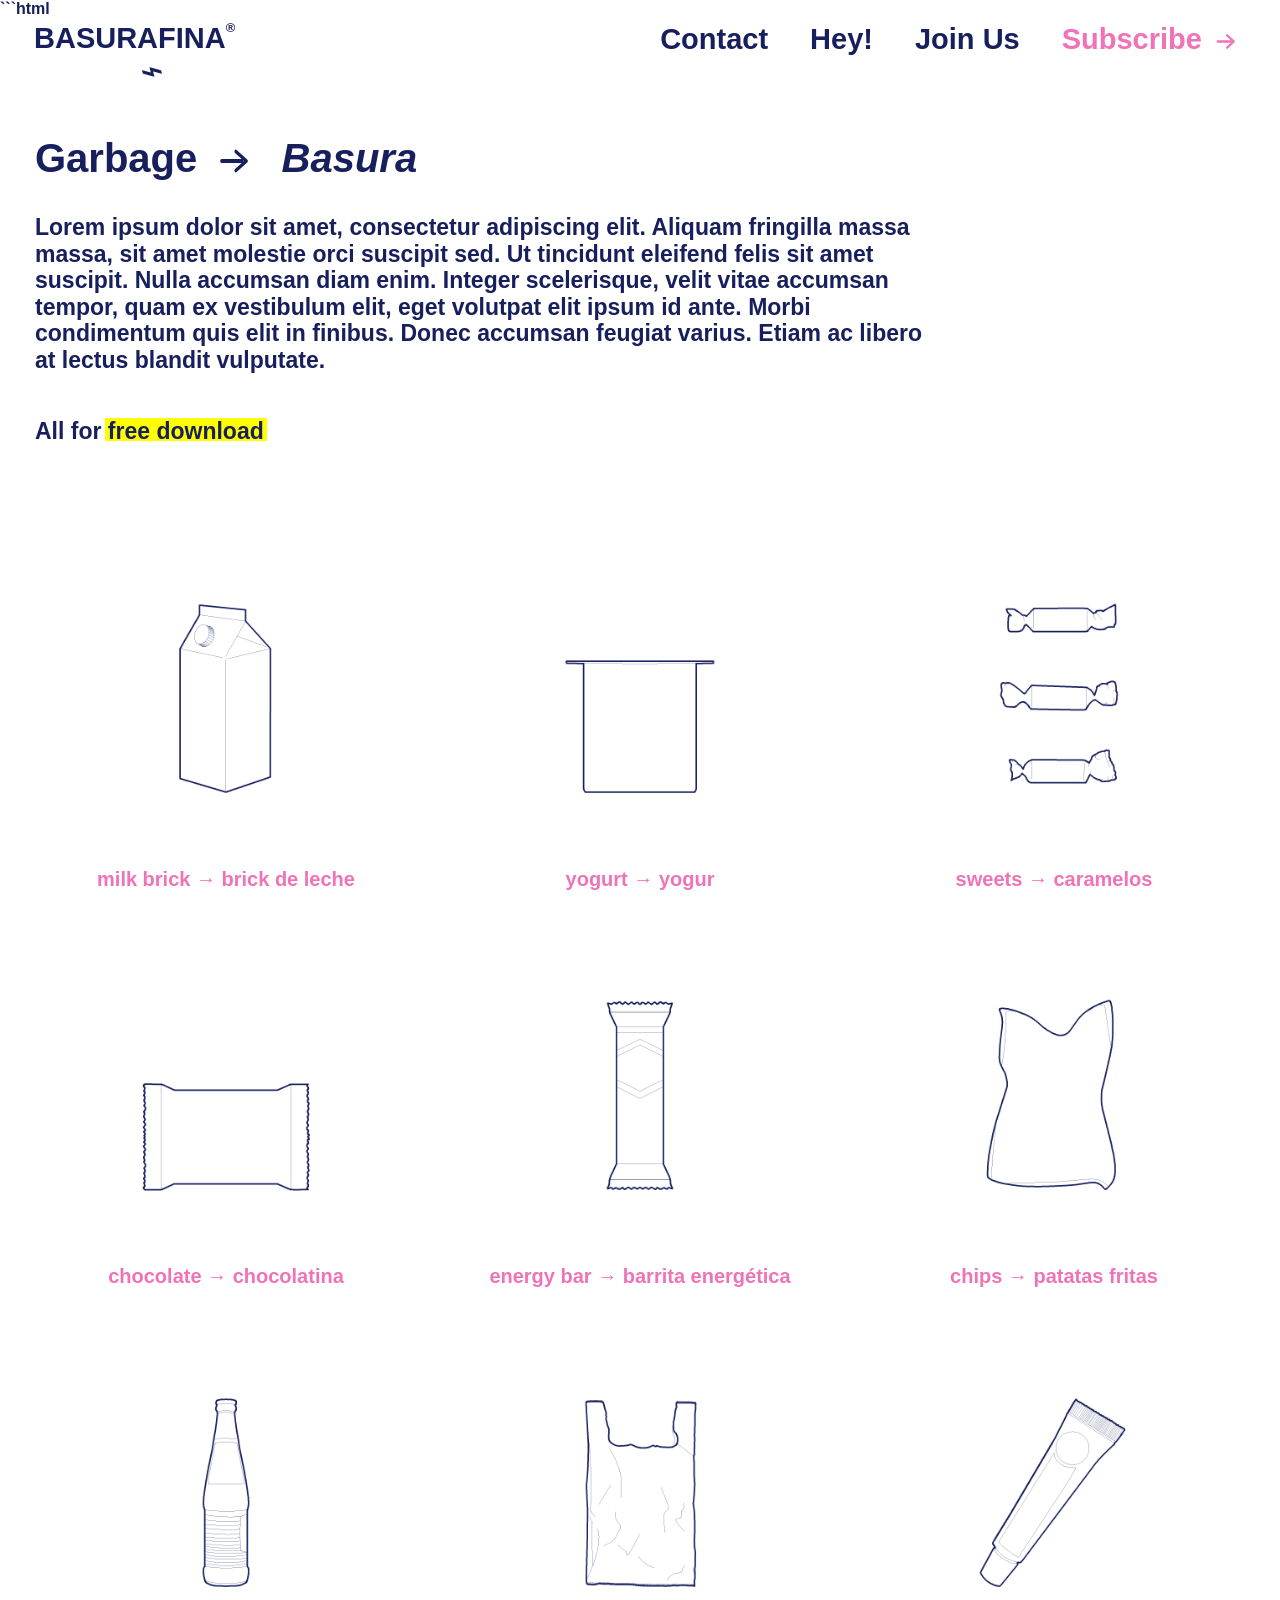
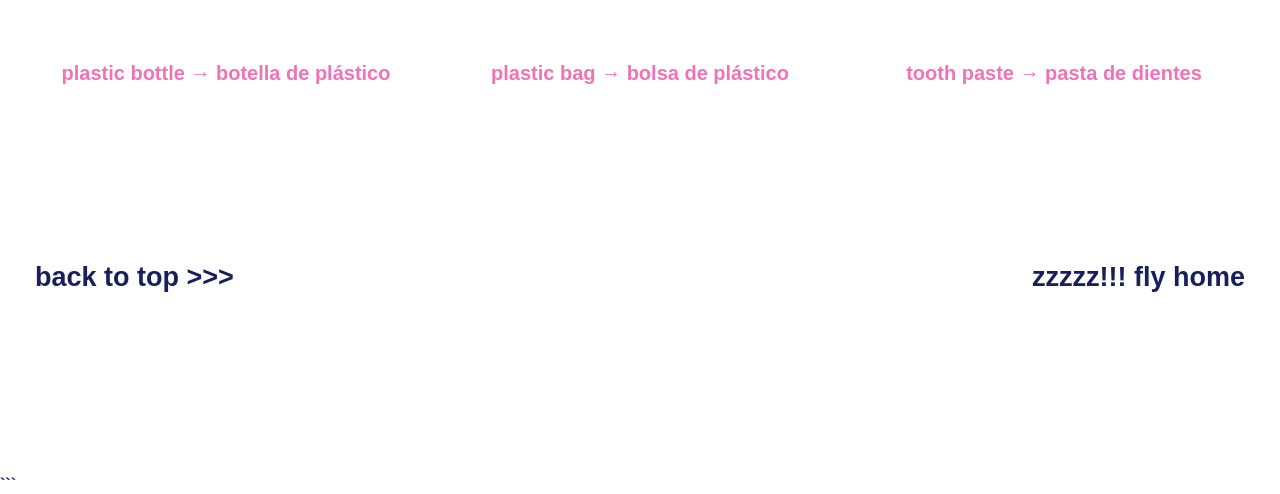
==== basura.html @ d8e51633 "Update basura.html" ====
```html
<!DOCTYPE html>
<html lang="en">

<head>

    <meta charset="UTF-8">

    <meta
        name="viewport"
        content="width=device-width, initial-scale=1.0"
    >

    <title>BASURAFINA® — Basura</title>

    <link
        rel="stylesheet"
        href="./css/style.css"
    >

</head>


<body>


    <!-- CABECERA -->

    <header class="top-bar">

        <a href="index.html" class="logo">

            <span>
                BASURAFINA<sup>®</sup>
            </span>

            <span class="logo-doodle">
                ⌁
            </span>

        </a>


        <nav class="top-navigation">

            <a href="#">Contact</a>

            <a href="#">Hey!</a>

            <a href="#">Join Us</a>

            <a href="#" class="subscribe">

                Subscribe

                <span class="hand-arrow">

                    <svg
                        viewBox="0 0 55 30"
                        aria-hidden="true"
                    >

                        <line
                            x1="3"
                            y1="15"
                            x2="32"
                            y2="15"
                        ></line>

                        <polyline
                            points="23,5 38,15 23,25"
                        ></polyline>

                    </svg>

                </span>

            </a>

        </nav>

    </header>



    <!-- BASURA -->

    <main class="basura-page">


        <!-- TÍTULO -->

        <h1 class="basura-title">

    <a href="index.html">
        Garbage
    </a>

    <span class="hand-arrow">
        <svg viewBox="0 0 55 30" aria-hidden="true">

            <line
                x1="3"
                y1="15"
                x2="32"
                y2="15"
            ></line>

            <polyline
                points="23,5 38,15 23,25"
            ></polyline>

        </svg>
    </span>

    <i>
        Basura
    </i>

</h1>



        <!-- TEXTO -->

        <p class="basura-description">

            Lorem ipsum dolor sit amet, consectetur adipiscing elit.
            Aliquam fringilla massa massa, sit amet molestie orci
            suscipit sed. Ut tincidunt eleifend felis sit amet suscipit.
            Nulla accumsan diam enim. Integer scelerisque, velit vitae
            accumsan tempor, quam ex vestibulum elit, eget volutpat elit
            ipsum id ante. Morbi condimentum quis elit in finibus.
            Donec accumsan feugiat varius. Etiam ac libero at lectus
            blandit vulputate.

        </p>



        <!-- DOWNLOAD -->

        <p class="basura-download">

            All for

            <span class="yellow-underline">
                free download
            </span>

        </p>



        <!-- GRID -->

        <div class="basura-grid">


            <!-- BRICK -->

            <div
                class="basura-item"
                data-images="
                    BRICK01.png,
                    BRICK02.png
                "
            >

                <img
                    src="./images/BASURA/BRICK01.png"
                    alt="Milk brick"
                >

                <div class="basura-name">
                    milk brick → brick de leche
                </div>

            </div>



            <!-- YOGUR -->

            <div
                class="basura-item"
                data-images="
                    YOGUR01.png,
                    YOGUR02.png,
                    YOGUR03.png
                "
            >

                <img
                    src="./images/BASURA/YOGUR01.png"
                    alt="Yogurt"
                >

                <div class="basura-name">
                    yogurt → yogur
                </div>

            </div>



            <!-- CARAMELOS -->

            <div
                class="basura-item"
                data-images="
                    CARAMELOS01.png,
                    CARAMELOS02.png
                "
            >

                <img
                    src="./images/BASURA/CARAMELOS01.png"
                    alt="Sweets"
                >

                <div class="basura-name">
                    sweets → caramelos
                </div>

            </div>



            <!-- CHOCOLATINA -->

            <div
                class="basura-item"
                data-images="
                    CHOCOLATINA01.png,
                    CHOCOLATINA02.png,
                    CHOCOLATINA03.png
                "
            >

                <img
                    src="./images/BASURA/CHOCOLATINA01.png"
                    alt="Chocolate"
                >

                <div class="basura-name">
                    chocolate → chocolatina
                </div>

            </div>



            <!-- BARRITAS -->

            <div
                class="basura-item"
                data-images="
                    BARRITAS01.png,
                    BARRITAS02.png,
                    BARRITAS03.png
                "
            >

                <img
                    src="./images/BASURA/BARRITAS01.png"
                    alt="Energy bar"
                >

                <div class="basura-name">
                    energy bar → barrita energética
                </div>

            </div>



            <!-- BOLSAPATATAS -->

            <div
                class="basura-item"
                data-images="
                    BOLSAPATATAS01.png,
                    BOLSAPATATAS02.png,
                    BOLSAPATATAS03.png
                "
            >

                <img
                    src="./images/BASURA/BOLSAPATATAS01.png"
                    alt="Chips"
                >

                <div class="basura-name">
                    chips → patatas fritas
                </div>

            </div>



            <!-- BOTELLA -->

            <div
                class="basura-item"
                data-images="
                    BOTELLA01.png,
                    BOTELLA02.png,
                    BOTELLA03.png
                "
            >

                <img
                    src="./images/BASURA/BOTELLA01.png"
                    alt="Plastic bottle"
                >

                <div class="basura-name">
                    plastic bottle → botella de plástico
                </div>

            </div>



            <!-- BOLSA -->

            <div
                class="basura-item"
                data-images="
                    BOLSA01.png,
                    BOLSA02.png,
                    BOLSA03.png
                "
            >

                <img
                    src="./images/BASURA/BOLSA01.png"
                    alt="Plastic bag"
                >

                <div class="basura-name">
                    plastic bag → bolsa de plástico
                </div>

            </div>



            <!-- PASTA DE DIENTES -->

            <div
                class="basura-item"
                data-images="
                    PASTADEDIENTES01.png,
                    PASTADEDIENTES02.png
                "
            >

                <img
                    src="./images/BASURA/PASTADEDIENTES01.png"
                    alt="Tooth paste"
                >

                <div class="basura-name">
                    tooth paste → pasta de dientes
                </div>

            </div>


        </div>



        <!-- PIE -->

        <footer class="basura-bottom">

            <a
                href="#"
                class="basura-top-link"
            >
                back to top >>>
            </a>

            <a
                href="index.html"
                class="basura-home-link"
            >
                zzzzz!!! fly home
            </a>

        </footer>


    </main>



    <!-- CAMBIO DE IMÁGENES -->

    <script>

        document
            .querySelectorAll(".basura-item")
            .forEach(function (item) {


                const image =
                    item.querySelector("img");


                const imageList =
                    item.dataset.images
                        .split(",")
                        .map(function (name) {
                            return name.trim();
                        });


                let currentImage = 0;


                item.addEventListener(
                    "click",
                    function () {


                        currentImage++;


                        if (
                            currentImage >= imageList.length
                        ) {

                            currentImage = 0;

                        }


                        image.src =
                            "./images/BASURA/" +
                            imageList[currentImage];


                    }
                );


            });

    </script>


</body>

</html>
```
---- css/style.css ----
/* =========================================
   BASURAFINA
   HOME
========================================= */


/* =========================================
   FUENTE — INTER VARIABLE
========================================= */

@font-face {
    font-family: "Inter";
    src: url("../fonts/InterVariable.woff2") format("woff2");
    font-style: normal;
    font-weight: 100 900;
    font-display: swap;
}


/* =========================================
   RESET
========================================= */

* {
    box-sizing: border-box;
}

html,
body {
    margin: 0;
    padding: 0;
    width: 100%;
    min-height: 100%;
}

body {
    background: #ffffff;
    color: #171f5d;

    font-family: "Inter", Arial, Helvetica, sans-serif;

    font-weight: 550;

    overflow-x: hidden;
}


/* =========================================
   CABECERA
========================================= */

.top-bar {
    position: fixed;

    top: 0;
    left: 0;

    width: 100%;

    padding: 25px 34px;

    display: flex;
    justify-content: space-between;
    align-items: flex-start;

    z-index: 20;
}


/* =========================================
   LOGO
========================================= */

.logo {
    display: flex;
    flex-direction: column;

    color: #171f5d;

    text-decoration: none;

    font-family: "Inter", Arial, Helvetica, sans-serif;

    font-size: 29px;

    line-height: 0.9;

    font-weight: 550;

    letter-spacing: 0;
}

.logo sup {
    font-size: 13px;

    vertical-align: top;

    position: relative;

    top: -3px;
}

.logo-doodle {
    display: block;

    margin-top: 3px;

    margin-left: 105px;

    font-size: 38px;

    line-height: 0.4;

    transform: rotate(-15deg);

    font-weight: 550;
}


/* =========================================
   MENÚ SUPERIOR
========================================= */

.top-navigation {
    display: flex;

    align-items: center;

    gap: 42px;

    font-family: "Inter", Arial, Helvetica, sans-serif;

    font-size: 29px;

    line-height: 1;

    font-weight: 550;

    letter-spacing: 0;
}

.top-navigation a {
    color: #171f5d;

    text-decoration: none;

    white-space: nowrap;
}

.top-navigation a:hover {
    text-decoration: underline;
}

.top-navigation .subscribe {
    color: #ef73b6;
}


/* =========================================
   HOME
========================================= */

.home {
    position: relative;

    min-height: 100vh;

    width: 100%;

    padding-top: 1px;
}


/* =========================================
   BOLSA CENTRAL
========================================= */

.central-image {
    position: absolute;

    left: 50%;

    top: 9%;

    transform: translateX(-50%);

    width: 350px;

    display: flex;

    justify-content: center;
    align-items: center;

    cursor: pointer;
}

.central-image img {
    display: block;

    width: 100%;

    height: auto;

    object-fit: contain;

    user-select: none;
}


/* =========================================
   MANIFIESTO
========================================= */

.manifesto {
    position: absolute;

    left: 50%;

    top: 69%;

    transform: translateX(-50%);

    width: min(900px, 90vw);

    text-align: center;
}

.manifesto h1 {
    margin: 0;

    padding: 0;

    color: #171f5d;

    font-family: "Inter", Arial, Helvetica, sans-serif;

    font-style: normal;

    font-weight: 550;

    font-size: 46px;

    line-height: 1.05;

    letter-spacing: -0.2px;
}

.manifesto em {
    font-style: italic;
}


/* =========================================
   AZUL
========================================= */

.blue-highlight {
    display: inline;

    background: #171f5d;

    color: #ffffff;

    padding: 0 4px;
}

.blue-highlight a {
    color: #ffffff;

    text-decoration: none;
}

.asterisk {
    color: #ffffff;
}


/* =========================================
   VERDE
========================================= */

.green-highlight {
    display: inline;

    background: rgba(103, 182, 86, 0.5);

    padding: 0 3px;
}


/* =========================================
   CATEGORÍAS
========================================= */

.categories {
    position: absolute;

    left: 0;

    bottom: 22px;

    width: 100%;

    padding: 0 35px;

    display: grid;

    grid-template-columns: repeat(8, 1fr);

    align-items: center;

    text-align: center;

    column-gap: 20px;
}

.categories a {
    color: #171f5d;

    font-family: "Inter", Arial, Helvetica, sans-serif;

    font-size: 27px;

    line-height: 1;

    font-weight: 550;

    letter-spacing: 0;

    text-decoration: underline;

    white-space: nowrap;
}

.categories a.active {
    text-decoration: none;
}

.categories a:hover {
    text-decoration: none;
}


/* =========================================
   TABLET
========================================= */

@media (max-width: 1000px) {

    .top-bar {
        padding: 22px 25px;
    }

    .top-navigation {
        gap: 28px;

        font-size: 24px;
    }

    .logo {
        font-size: 25px;
    }

    .central-image {
        width: 280px;
    }

    .manifesto {
        width: 90vw;
    }

    .manifesto h1 {
        font-size: 3rem;

        line-height: 1.05;
    }

    .categories {
        padding: 0 20px;

        column-gap: 8px;
    }

    .categories a {
        font-size: 21px;
    }
}


/* =========================================
   MÓVIL
========================================= */

@media (max-width: 700px) {

    .top-bar {
        position: relative;

        padding: 18px;

        flex-direction: column;

        gap: 25px;
    }

    .top-navigation {
        width: 100%;

        justify-content: space-between;

        gap: 10px;

        font-size: 18px;

        letter-spacing: 0;
    }

    .logo {
        font-size: 24px;
    }

    .logo-doodle {
        margin-left: 80px;

        font-size: 30px;
    }

    .home {
        min-height: calc(100vh - 100px);
    }

    .central-image {
        position: relative;

        top: auto;

        left: auto;

        transform: none;

        margin: 70px auto 0;

        width: 125px;
    }

    .manifesto {
        position: relative;

        top: auto;

        left: auto;

        transform: none;

        width: calc(100% - 30px);

        margin: 80px auto 0;
    }

    .manifesto h1 {
        font-size: 2rem;

        line-height: 1.05;
    }

    .categories {
        position: relative;

        bottom: auto;

        margin-top: 80px;

        padding: 0 15px 25px;

        grid-template-columns: repeat(2, 1fr);

        row-gap: 15px;
    }

    .categories a {
        font-size: 22px;
    }

}
/* =========================================
   PEOPLE
========================================= */

.people-page {
    width: 100%;
    min-height: 100vh;

    padding: 0 35px 10rem;

    color: #171f5d;

    display: flex;
    flex-direction: column;
}


/* =========================================
   PEOPLE — POSICIÓN DEL ENCABEZADO
========================================= */

.people-title {
    margin: 180px 0 0 0;

    padding: 0;

    font-family: "Inter", Arial, Helvetica, sans-serif;

    font-size: 40px;

    line-height: 1;

    font-weight: 550;

    color: #171f5d;
}


.people-navigation {
    display: grid;

    grid-template-columns: repeat(6, 1fr);

    width: 100%;

    margin-top: 25px;

    text-align: left;

    gap: 0;
}

.people-title {
    margin: 0;

    padding: 0;

    font-family: "Inter", Arial, Helvetica, sans-serif;

    font-size: 40px;

    line-height: 1;

    font-weight: 550;

    color: #171f5d;
}


.people-title a {
    color: #171f5d;

    text-decoration: none;
}


.people-arrow {
    display: inline-block;

    margin: 0 4px;
}


.people-title i {
    font-style: italic;
}


.people-navigation {
    display: grid;

    grid-template-columns:
        repeat(6, 1fr);

    width: 100%;

    margin-top: 25px;

    text-align: left;

    gap: 0;
}


.people-navigation a {
    color: #171f5d;

    font-family: "Inter", Arial, Helvetica, sans-serif;

    font-size: 27px;

    line-height: 1;

    font-weight: 550;

    text-decoration: none;
}


.people-navigation a:hover {
    text-decoration: underline;
}


.people-navigation a.active {
    text-decoration: underline;
}


/* =========================================
   GALERÍA
========================================= */

.people-grid {
    display: grid;

    grid-template-columns:
        repeat(5, 1fr);

    gap: 1rem;

    width: 100%;

    margin-top: 70px;
}


.people-item {
    width: 100%;
}


.people-item img {
    display: block;

    width: 100%;

    height: auto;

    object-fit: contain;
}


/* =========================================
   PARTE INFERIOR
========================================= */

.people-bottom {
    width: 100%;

    margin-top: auto;

    padding-top: 160px;
    padding-bottom: 25px;

    display: flex;

    justify-content: space-between;

    align-items: center;
}


.people-bottom a {
    color: #171f5d;

    font-family: "Inter", Arial, Helvetica, sans-serif;

    font-size: 27px;

    line-height: 1;

    font-weight: 550;

    text-decoration: none;
}


.people-bottom a:hover {
    text-decoration: underline;
}


/* =========================================
   MÓVIL
========================================= */

@media (max-width: 700px) {

    .people-page {
        padding: 20px 18px 8rem;
    }


    .people-title {
        font-size: 24px;
    }


    .people-navigation {
        grid-template-columns:
            repeat(2, 1fr);

        row-gap: 15px;

        margin-top: 25px;
    }


    .people-navigation a {
        font-size: 20px;
    }


    .people-grid {
        grid-template-columns:
            repeat(2, 1fr);

        gap: 0.7rem;

        margin-top: 50px;
    }


    .people-bottom {
        margin-top: 7rem;

        flex-direction: column;

        gap: 25px;
    }


    .people-bottom a {
        font-size: 20px;
    }

}
/* =========================================
   PEOPLE — INSTRUCCIONES
========================================= */

.people-instructions {
    width: 100%;

    margin-top: 180px;
}


.people-instructions h2 {
    margin: 0;

    padding: 0;

    color: #171f5d;

    font-family: "Inter", Arial, Helvetica, sans-serif;

    font-size: 23px;

    line-height: 1.15;

    font-weight: 550;
}


.green-underline {
    position: relative;
    display: inline-block;
    z-index: 0;
}

.green-underline::after {
    content: "";
    position: absolute;

    left: -3px;
    right: -3px;

    bottom: 15%;
    height: 85%;

    background: #67B656;

    z-index: -1;
}
/* =========================================
   PEOPLE — AJUSTE FINAL
========================================= */

.people-page {
    min-height: 100vh !important;
    display: flex !important;
    flex-direction: column !important;
}

.people-bottom {
    margin-top: auto !important;
    padding-top: 120px !important;
    padding-bottom: 25px !important;
}
/* =========================================
   PEOPLE — ESTRUCTURA DE PÁGINA
========================================= */

.people-layout {
    min-height: 100vh;
    padding-top: 180px;
}

.people-layout .people-instructions {
    margin-top: 160px;
}

.people-layout .people-bottom {
    margin-top: auto;
    padding-top: 160px;
    padding-bottom: 25px;
}
.people-layout {
    padding-top: 180px;
}
/* =========================================
   PEOPLE — POSICIÓN FIJA DEL ENCABEZADO
========================================= */

.people-page {
    padding-top: 0 !important;
}

.people-page .people-title {
    margin-top: 180px !important;
}

.people-page .people-navigation {
    margin-top: 25px !important;
}
/* AJUSTE FINAL PEOPLE */

.people-page .people-instructions {
    margin-top: 250px !important;
}
/* =========================================
   DRAWING MODAL
========================================= */

.drawing-modal {
    position: fixed;

    inset: 0;

    width: 100%;
    height: 100%;

    background: rgba(23, 31, 93, 0.35);

    display: flex;

    justify-content: center;
    align-items: center;

    padding: 40px;

    z-index: 1000;

    opacity: 0;

    visibility: hidden;

    pointer-events: none;

    transition:
        opacity 0.2s ease,
        visibility 0.2s ease;
}


.drawing-modal.is-open {
    opacity: 1;

    visibility: visible;

    pointer-events: auto;
}


/* CUADRO */

.drawing-modal-box {
    position: relative;

    width: min(700px, 85vw);

    max-height: 90vh;

    background: #ffffff;

    padding: 45px 45px 30px;

    display: flex;

    flex-direction: column;

    align-items: center;

    justify-content: center;
}


/* X */

.drawing-modal-close {
    position: absolute;

    top: 8px;
    left: 12px;

    border: none;

    background: none;

    color: #171f5d;

    font-family: "Inter", Arial, Helvetica, sans-serif;

    font-size: 32px;

    line-height: 1;

    font-weight: 550;

    cursor: pointer;

    padding: 0;
}


/* DIBUJO */

.drawing-modal-box img {
    display: block;

    width: auto;

    max-width: 100%;

    max-height: 65vh;

    object-fit: contain;
}


/* DESCARGAS */

.drawing-modal-downloads {
    display: flex;

    gap: 25px;

    margin-top: 20px;
}


.drawing-modal-downloads a {
    color: #ef73b6;

    font-family: "Inter", Arial, Helvetica, sans-serif;

    font-size: 25px;

    line-height: 1;

    font-weight: 550;

    text-decoration: none;
}


.drawing-modal-downloads a:hover {
    text-decoration: underline;
}


/* TEXTO */

.drawing-modal-info {
    margin: 12px 0 0;

    color: #171f5d;

    font-family: "Inter", Arial, Helvetica, sans-serif;

    font-size: 15px;

    line-height: 1.2;

    font-weight: 550;

    text-align: center;
}
/* =========================================
   DRAWING MODAL — VISIBILITY
========================================= */

.drawing-modal {
    position: fixed !important;

    inset: 0 !important;

    z-index: 9999 !important;

    display: flex !important;

    align-items: center !important;

    justify-content: center !important;

    background: rgba(23, 31, 93, 0.35);

    opacity: 0;

    visibility: hidden;

    pointer-events: none;
}


.drawing-modal.is-open {
    opacity: 1 !important;

    visibility: visible !important;

    pointer-events: auto !important;
}


.drawing-modal-box {
    position: relative;

    width: min(500px, 85vw);

    max-height: 90vh;

    background: white;

    padding: 45px;

    display: flex;

    flex-direction: column;

    align-items: center;
}


.drawing-modal-box img {
    display: block;

    max-width: 100%;

    max-height: 65vh;

    width: auto;

    height: auto;
}


.drawing-modal-close {
    position: absolute;

    top: 8px;

    left: 12px;

    border: none;

    background: transparent;

    color: #171f5d;

    font-family: "Inter", Arial, sans-serif;

    font-size: 32px;

    cursor: pointer;
}


.drawing-modal-downloads {
    display: flex;

    gap: 25px;

    margin-top: 20px;
}


.drawing-modal-downloads a {
    color: #ef73b6;

    font-size: 25px;

    font-weight: 550;

    text-decoration: none;
}


.drawing-modal-info {
    margin: 12px 0 0;

    color: #171f5d;

    font-size: 15px;
}
/* =========================================
   DRAWING MODAL — AJUSTES
========================================= */

/* Fondo más desenfocado y neutro */
.drawing-modal {
    background: rgba(255, 255, 255, 0.45);

    backdrop-filter: blur(8px);
    -webkit-backdrop-filter: blur(8px);
}


/* X más grande y subrayada */
.drawing-modal-close {
    font-size: 42px;

    color: #171f5d;

    text-decoration: underline;
    text-decoration-color: #171f5d;
    text-decoration-thickness: 2px;
    text-underline-offset: 3px;
}
/* =========================================
   DRAWING MODAL — AJUSTES 2
========================================= */

/* X */
.drawing-modal-close {
    font-size: 42px;

    text-decoration-thickness: 4px;
    text-underline-offset: 3px;
}


/* DESCARGAS */
.drawing-modal-downloads {
    gap: 70px;
}


.drawing-modal-downloads a {
    font-size: 20px;

    text-transform: lowercase;
}


/* TEXTO INFERIOR */
.drawing-modal-info {
    max-width: 500px;

    margin-top: 45px;

    color: #171f5d;

    font-size: 20px;

    line-height: 1.05;

    font-weight: 550;

    text-align: center;
}
/* =========================================
   BASURA
========================================= */

.basura-page {
    width: 100%;

    min-height: 100vh;

    padding: 120px 35px 10rem;

    color: #171f5d;

    display: flex;

    flex-direction: column;
}


/* =========================================
   TÍTULO
========================================= */

.basura-title {
    margin: 0;

    padding: 0;

    color: #171f5d;

    font-family: "Inter", Arial, Helvetica, sans-serif;

    font-size: 40px;

    line-height: 1;

    font-weight: 550;
}


.basura-title a {
    color: #171f5d;

    text-decoration: none;
}


.basura-title i {
    font-style: italic;
}


.basura-arrow {
    display: inline-block;

    margin: 0 4px;
}


/* =========================================
   DESCRIPCIÓN
========================================= */

.basura-description {
    width: min(900px, 100%);

    margin: 35px 0 0;

    color: #171f5d;

    font-family: "Inter", Arial, Helvetica, sans-serif;

    font-size: 23px;

    line-height: 1.15;

    font-weight: 550;
}


/* =========================================
   DOWNLOAD
========================================= */

.basura-download {
    margin: 45px 0 0;

    color: #171f5d;

    font-family: "Inter", Arial, Helvetica, sans-serif;

    font-size: 23px;

    line-height: 1.15;

    font-weight: 550;
}


.yellow-underline {
    position: relative;

    display: inline-block;

    z-index: 0;
}


.yellow-underline::after {
    content: "";

    position: absolute;

    left: -3px;

    right: -3px;

    bottom: 15%;

    height: 85%;

    background: #FFFF00;

    z-index: -1;
}


/* =========================================
   GRID — 3 COLUMNAS
========================================= */

.basura-grid {
    width: 100%;

    display: grid;

    grid-template-columns:
        repeat(3, 1fr);

    gap: 2rem;

    margin-top: 80px;
}


.basura-item {
    width: 100%;

    cursor: pointer;
}


.basura-item img {
    display: block;

    width: 100%;

    height: auto;

    object-fit: contain;

    user-select: none;
}


/* =========================================
   PIE
========================================= */

.basura-bottom {
    width: 100%;

    margin-top: 180px;

    padding-bottom: 25px;

    display: flex;

    justify-content: space-between;

    align-items: center;
}


.basura-bottom a {
    color: #171f5d;

    font-family: "Inter", Arial, Helvetica, sans-serif;

    font-size: 27px;

    line-height: 1;

    font-weight: 550;

    text-decoration: none;
}


.basura-bottom a:hover {
    text-decoration: underline;
}


/* =========================================
   MÓVIL
========================================= */

@media (max-width: 700px) {

    .basura-page {
        padding: 20px 18px 8rem;
    }


    .basura-title {
        font-size: 24px;
    }


    .basura-description {
        margin-top: 30px;

        font-size: 18px;
    }


    .basura-download {
        margin-top: 35px;

        font-size: 18px;
    }


    .basura-grid {
        grid-template-columns:
            repeat(2, 1fr);

        gap: 0.7rem;

        margin-top: 50px;
    }


    .basura-bottom {
        margin-top: 7rem;

        flex-direction: column;

        gap: 25px;
    }


    .basura-bottom a {
        font-size: 20px;
    }

}
.basura-item {
    display: flex;
    flex-direction: column;
    align-items: center;
}

.basura-item img {
    width: 70%;
}

.basura-name {
    margin-top: 10px;
    color: #EF73B6;
    font-family: "Inter", Arial, Helvetica, sans-serif;
    font-size: 20px;
    line-height: 1.05;
    font-weight: 550;
    text-align: center;
}
/* =========================================
   FLECHA MANUAL
========================================= */

.hand-arrow {
    display: inline-flex;

    width: 70px;
    height: 24px;

    margin: 0 8px;

    vertical-align: middle;
}


.hand-arrow svg {
    width: 100%;
    height: 100%;

    overflow: visible;
}


.hand-arrow path {
    fill: none;

    stroke: #171F5D;

    stroke-width: 2.5;

    stroke-linecap: round;
    stroke-linejoin: round;
}
/* =========================================
   FLECHA BASURAFINA
========================================= */

.hand-arrow {
    display: inline-block;

    margin: 0 8px;

    color: #171F5D;

    font-family: Arial, sans-serif;

    font-size: 52px;

    font-weight: 400;

    line-height: 0.3;

    vertical-align: middle;

    transform: scaleX(0.75);
}
.hand-arrow {
    display: inline-flex;

    width: 52px;
    height: 36px;

    margin: 0 5px;

    vertical-align: middle;
}


.hand-arrow svg {
    width: 100%;
    height: 100%;

    overflow: visible;
}


.hand-arrow line {
    stroke: #171F5D;

    stroke-width: 4;

    stroke-linecap: round;
}


.hand-arrow polyline {
    fill: none;

    stroke: #171F5D;

    stroke-width: 4;

    stroke-linecap: round;

    stroke-linejoin: round;
}
.subscribe .hand-arrow {
    width: 34px;
    height: 23px;
    margin: 0 0 0 2px;
    vertical-align: middle;
}

.subscribe .hand-arrow line,
.subscribe .hand-arrow polyline {
    stroke: #EF73B6;
    stroke-width: 4;
}
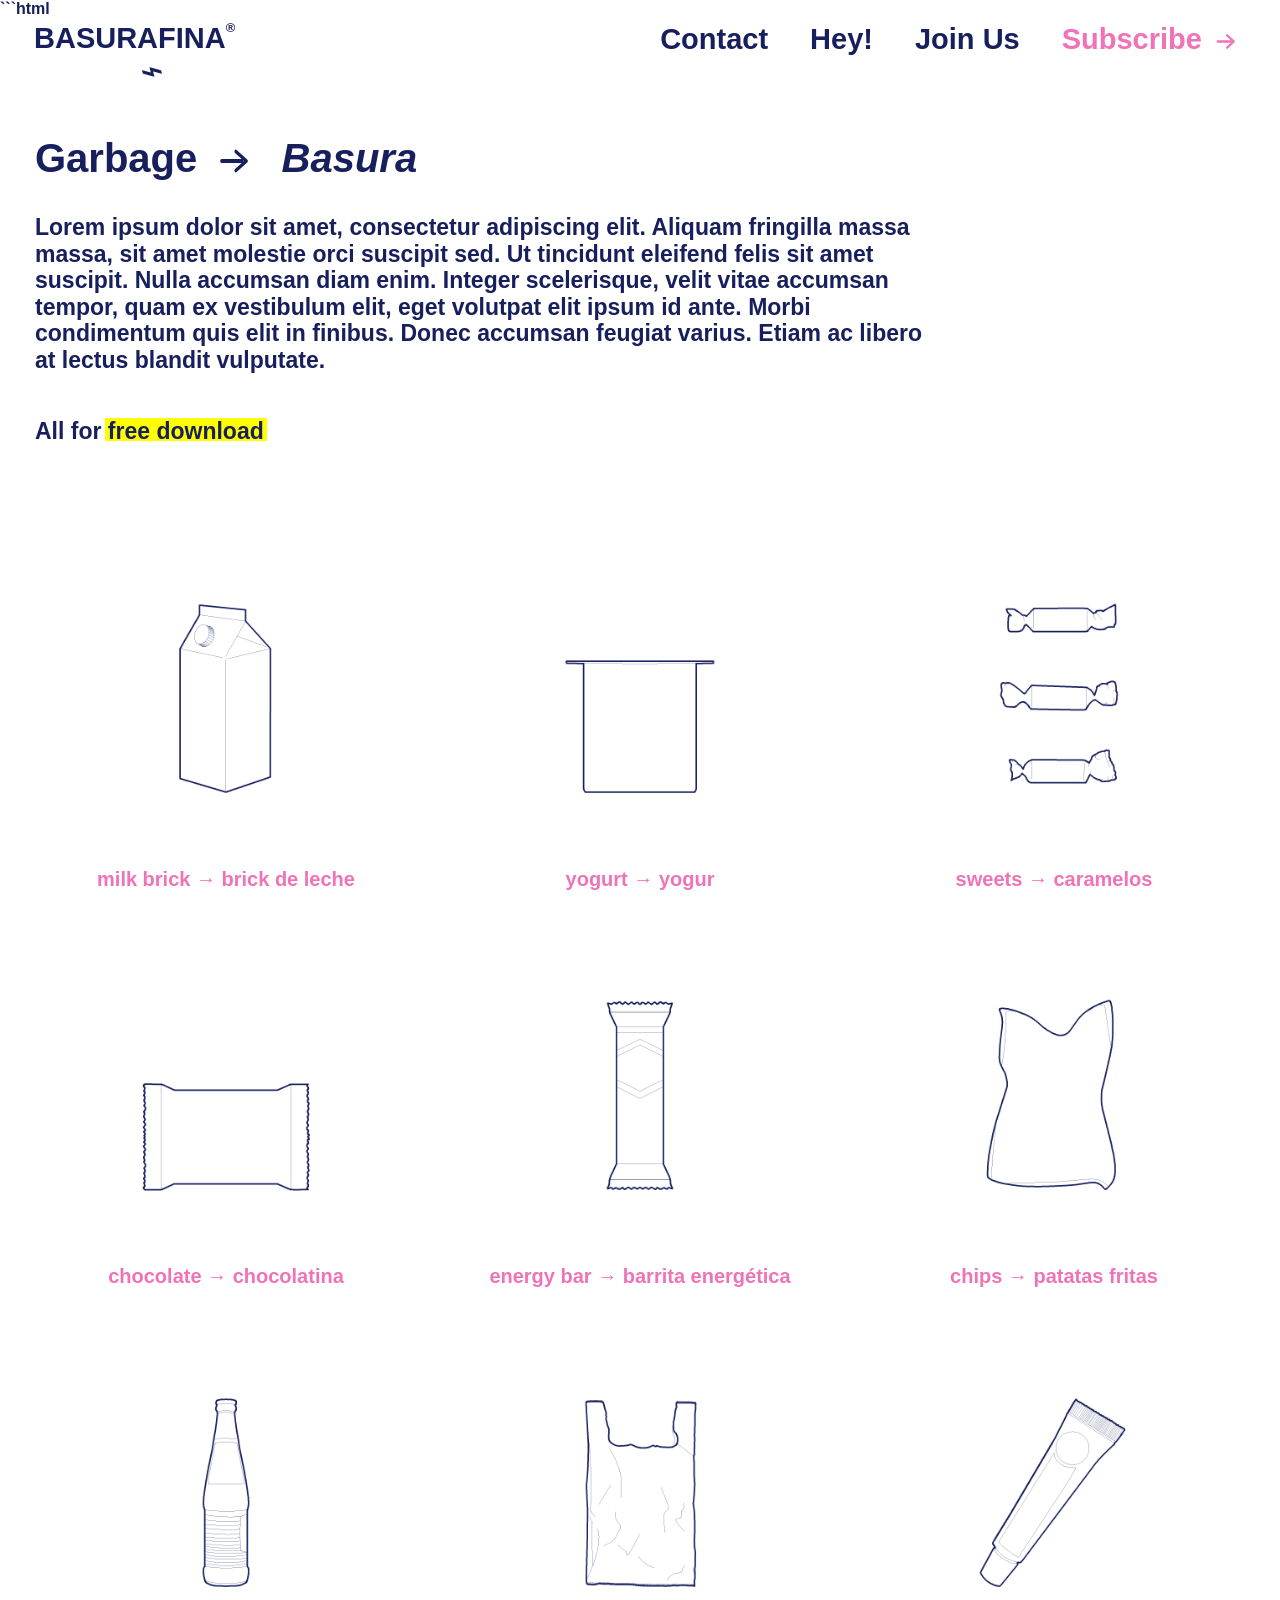
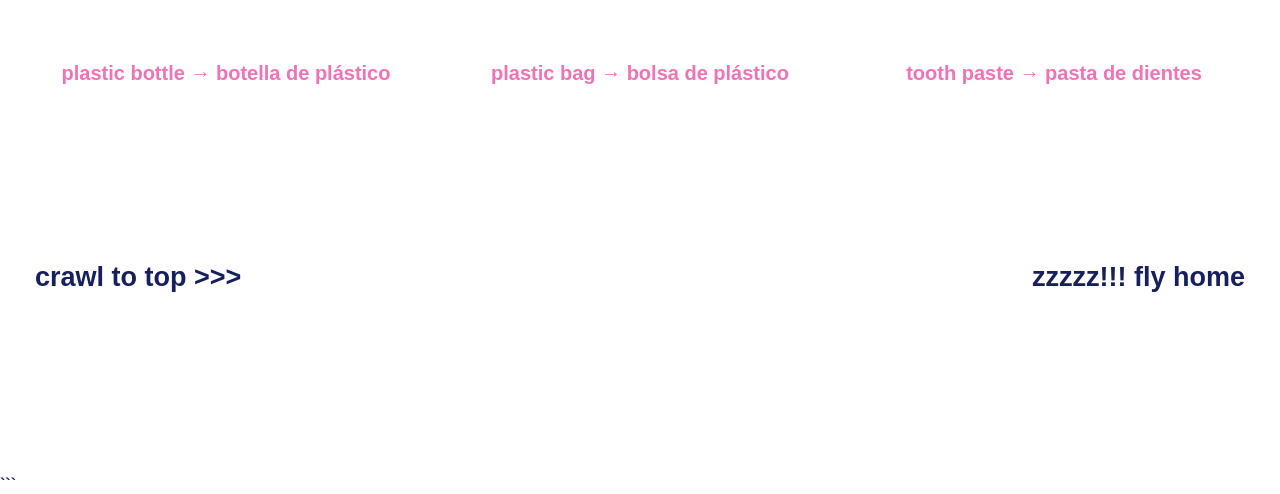
==== commit 8714c245: "Update basura.html" ====
--- a/basura.html
+++ b/basura.html
@@ -381,7 +381,7 @@
                 href="#"
                 class="basura-top-link"
             >
-                back to top >>>
+                crawl to top >>>
             </a>
 
             <a
--- a/css/style.css
+++ b/css/style.css
@@ -1570,3 +1570,28 @@
     stroke: #EF73B6;
     stroke-width: 4;
 }
+/* =========================================
+   MOSCA — HEADER
+========================================= */
+
+.header-fly {
+    position: fixed;
+
+    top: 50px;
+    left: 30px;
+
+    width: 300px;
+    height: auto;
+
+    z-index: 100;
+
+    cursor: grab;
+
+    user-select: none;
+
+    touch-action: none;
+}
+
+.header-fly:active {
+    cursor: grabbing;
+}
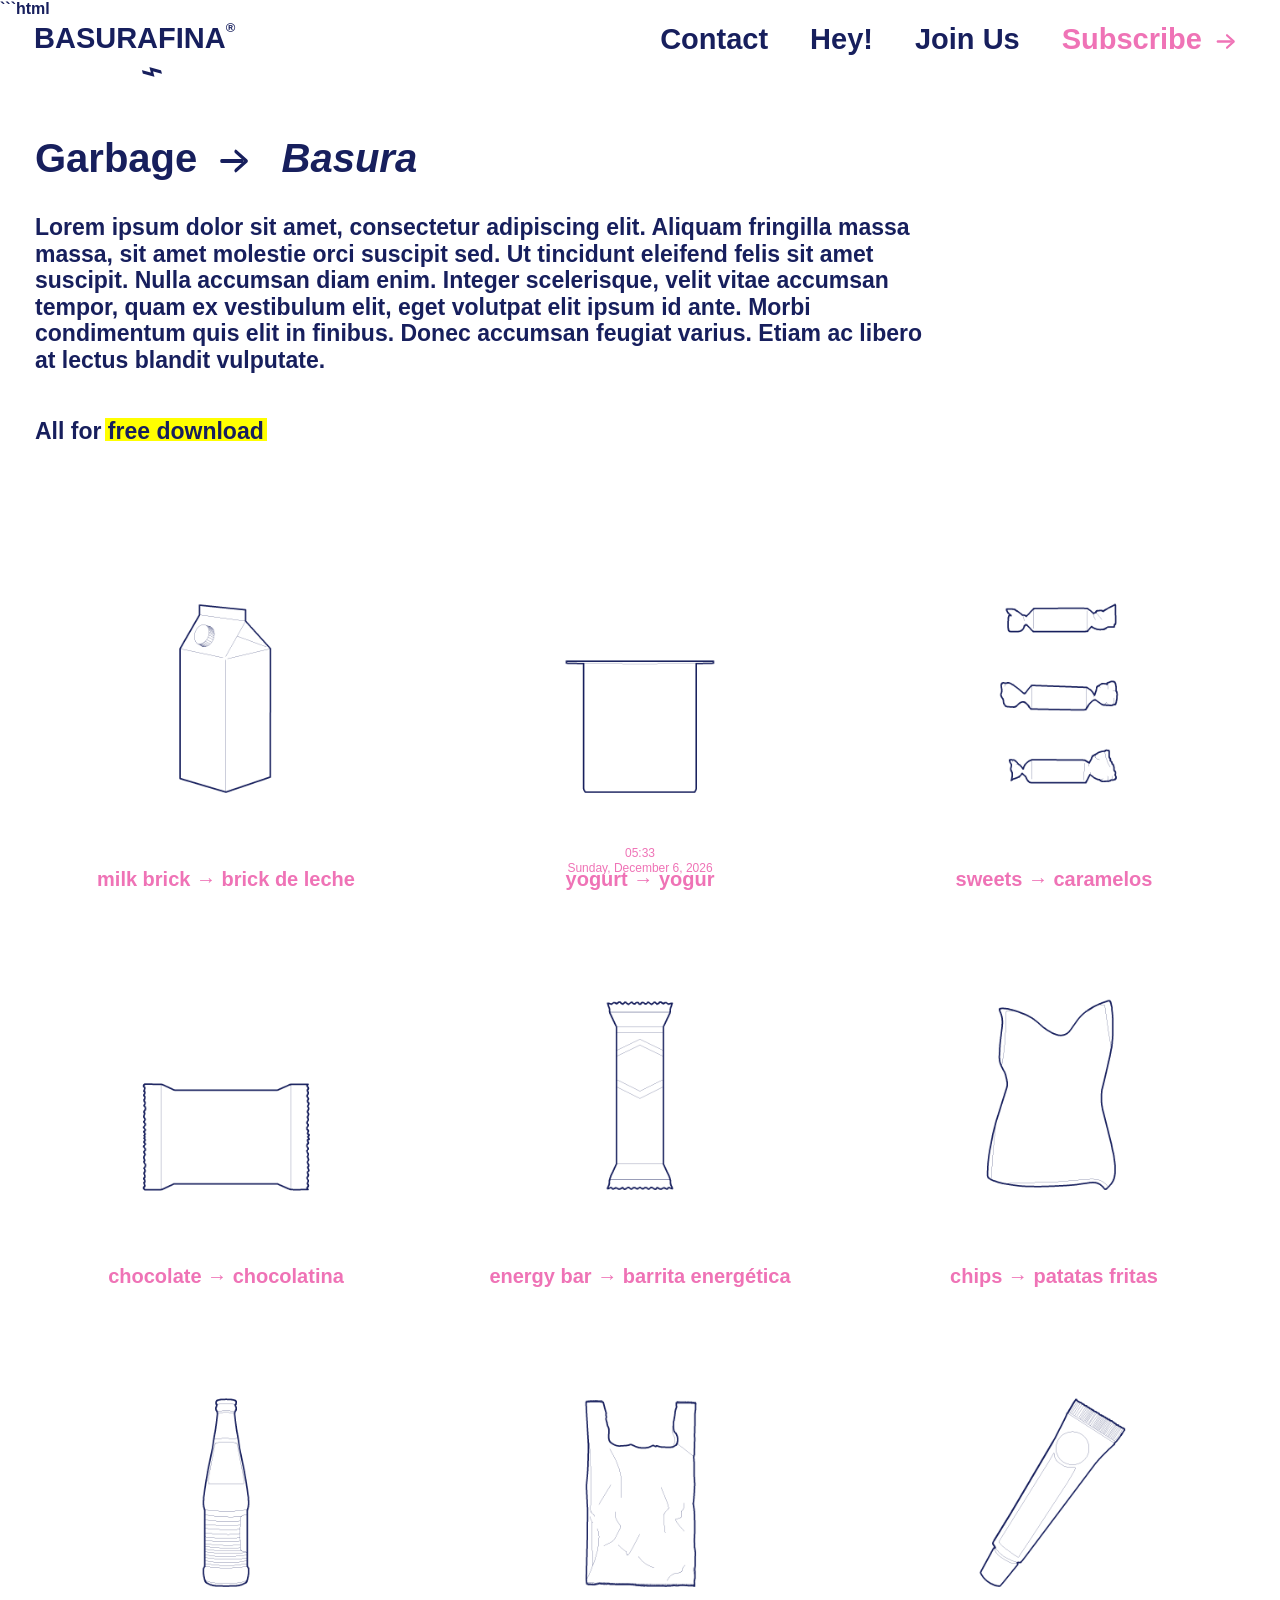
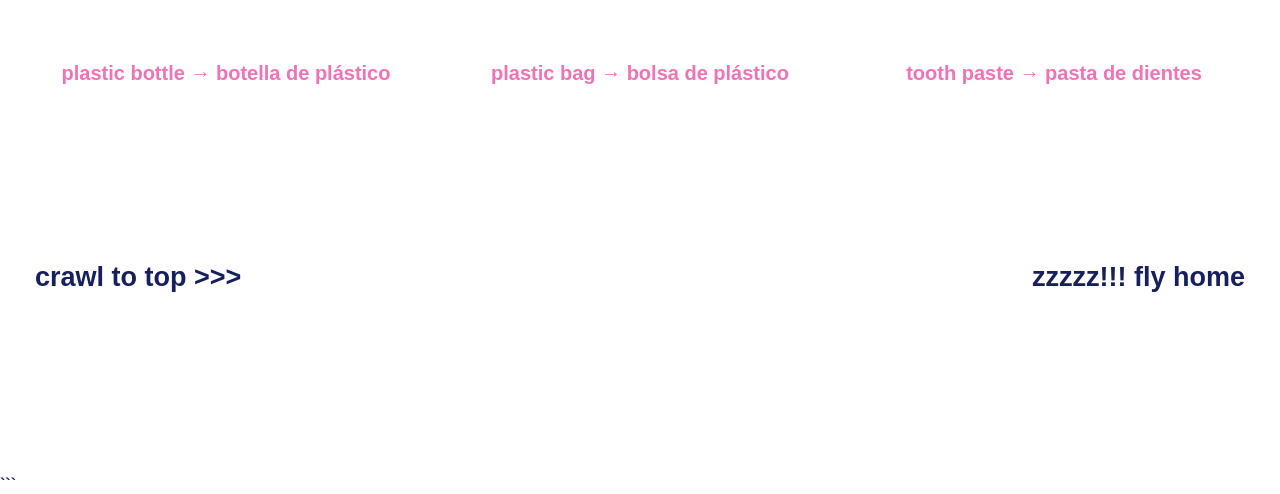
==== commit b60c9a59: "Update basura.html" ====
--- a/basura.html
+++ b/basura.html
@@ -377,21 +377,31 @@
 
         <footer class="basura-bottom">
 
-            <a
-                href="#"
-                class="basura-top-link"
-            >
-                crawl to top >>>
-            </a>
-
-            <a
-                href="index.html"
-                class="basura-home-link"
-            >
-                zzzzz!!! fly home
-            </a>
-
-        </footer>
+    <a
+        href="#"
+        class="basura-top-link"
+    >
+        crawl to top >>>
+    </a>
+
+
+    <div class="site-clock">
+
+        <div id="clock-time"></div>
+
+        <div id="clock-date"></div>
+
+    </div>
+
+
+    <a
+        href="index.html"
+        class="basura-home-link"
+    >
+        zzzzz!!! fly home
+    </a>
+
+</footer>
 
 
     </main>
@@ -452,6 +462,36 @@
 
     </script>
 
+<script>
+
+    function updateClock() {
+
+        const now = new Date();
+
+        const time = now.toLocaleTimeString("en-GB", {
+            hour: "2-digit",
+            minute: "2-digit"
+        });
+
+        const date = now.toLocaleDateString("en-US", {
+            weekday: "long",
+            month: "long",
+            day: "numeric",
+            year: "numeric"
+        });
+
+        document.getElementById("clock-time").textContent = time;
+
+        document.getElementById("clock-date").textContent = date;
+
+    }
+
+
+    updateClock();
+
+    setInterval(updateClock, 1000);
+
+</script>    
 
 </body>
 
--- a/css/style.css
+++ b/css/style.css
@@ -1595,3 +1595,26 @@
 .header-fly:active {
     cursor: grabbing;
 }
+/* =========================================
+   GLOBAL CLOCK
+========================================= */
+
+.site-clock {
+    position: fixed;
+    left: 50%;
+    bottom: 25px;
+
+    transform: translateX(-50%);
+
+    color: #EF73B6;
+
+    font-size: 12px;
+    font-weight: 400;
+
+    line-height: 1.2;
+    text-align: center;
+
+    white-space: nowrap;
+
+    z-index: 1000;
+}
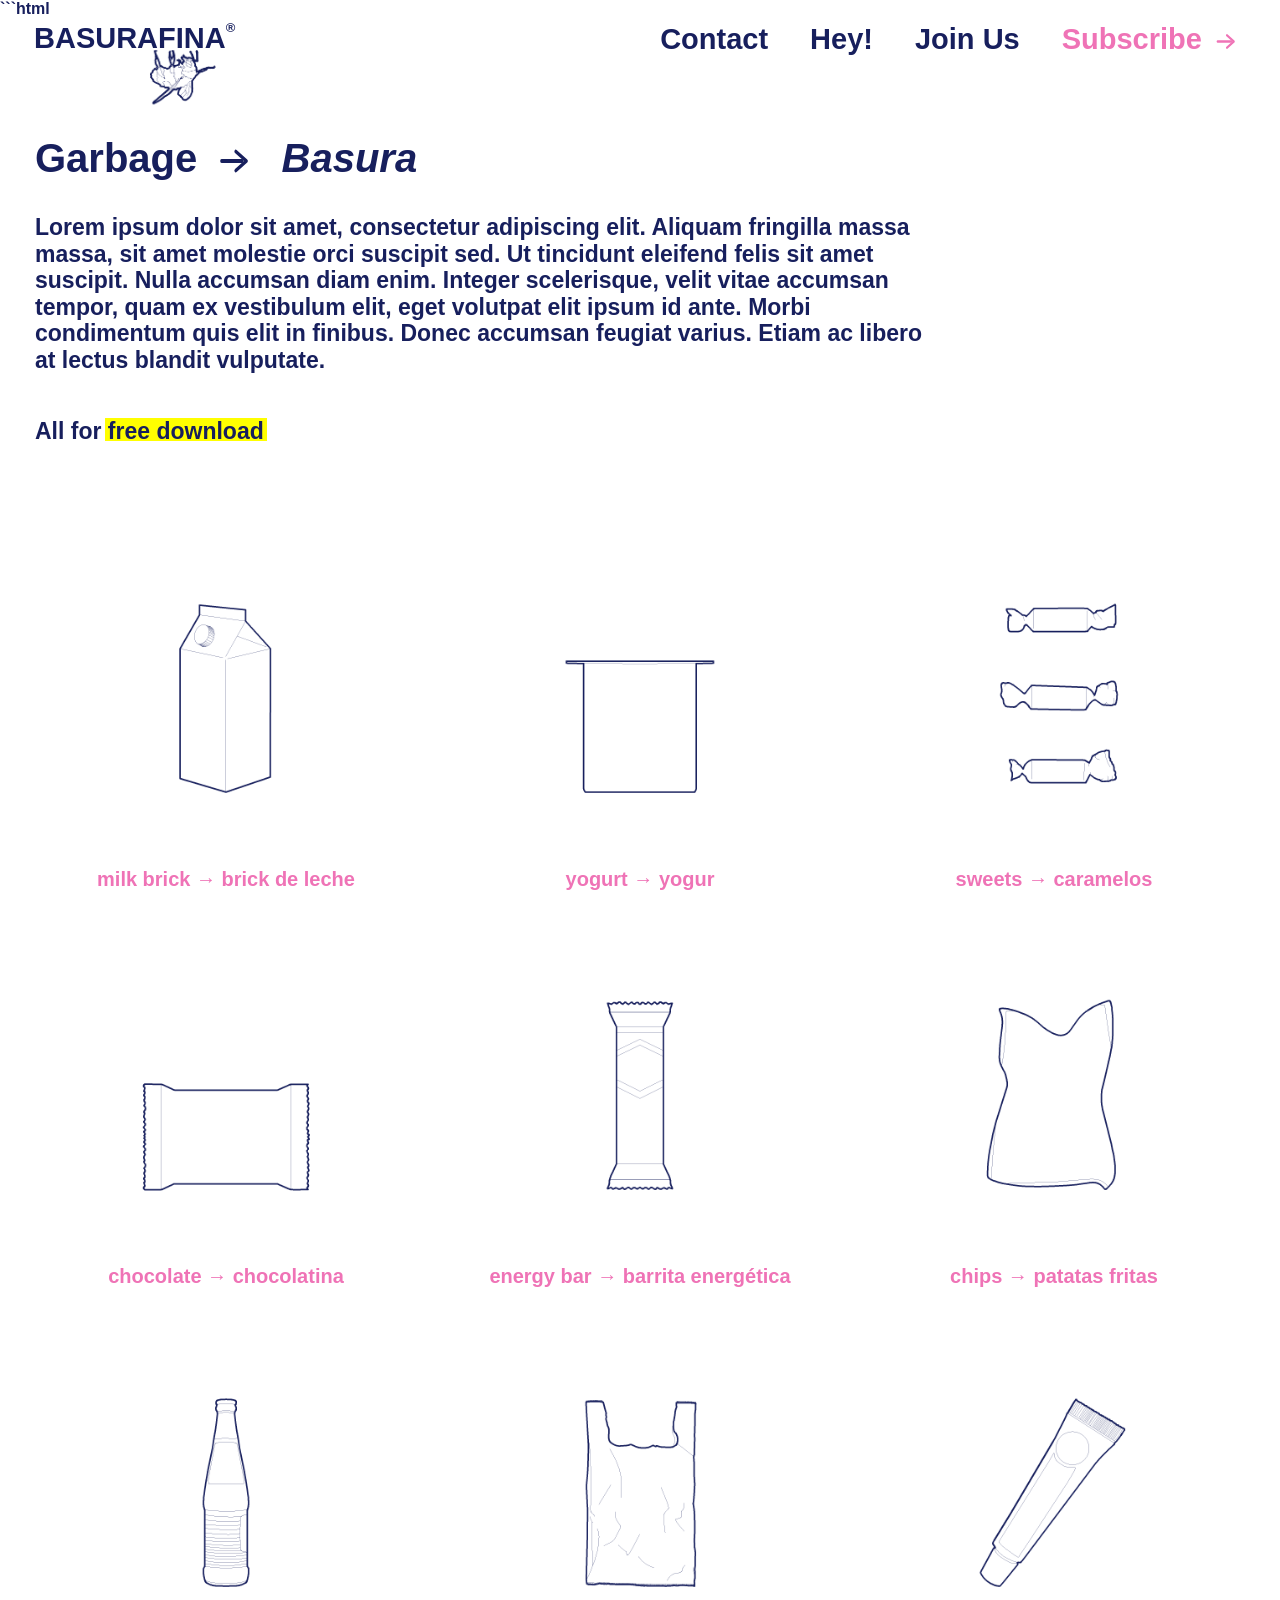
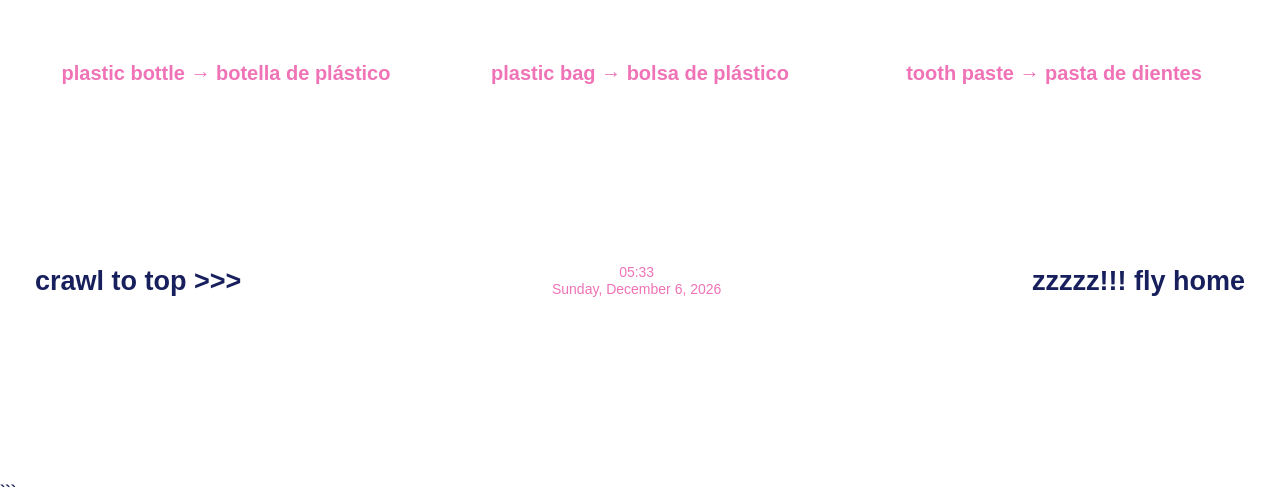
==== commit 23471c46: "Update basura.html" ====
--- a/basura.html
+++ b/basura.html
@@ -34,11 +34,13 @@
                 BASURAFINA<sup>®</sup>
             </span>
 
-            <span class="logo-doodle">
-                ⌁
-            </span>
-
         </a>
+
+        <img
+    src="./images/ELEMENTS/mosca.png"
+    class="header-fly"
+    alt=""
+>
 
 
         <nav class="top-navigation">
--- a/css/style.css
+++ b/css/style.css
@@ -1600,21 +1600,13 @@
 ========================================= */
 
 .site-clock {
-    position: fixed;
-    left: 50%;
-    bottom: 25px;
-
-    transform: translateX(-50%);
-
     color: #EF73B6;
 
-    font-size: 12px;
+    font-size: 14px;
     font-weight: 400;
 
     line-height: 1.2;
     text-align: center;
 
     white-space: nowrap;
-
-    z-index: 1000;
-}
+}
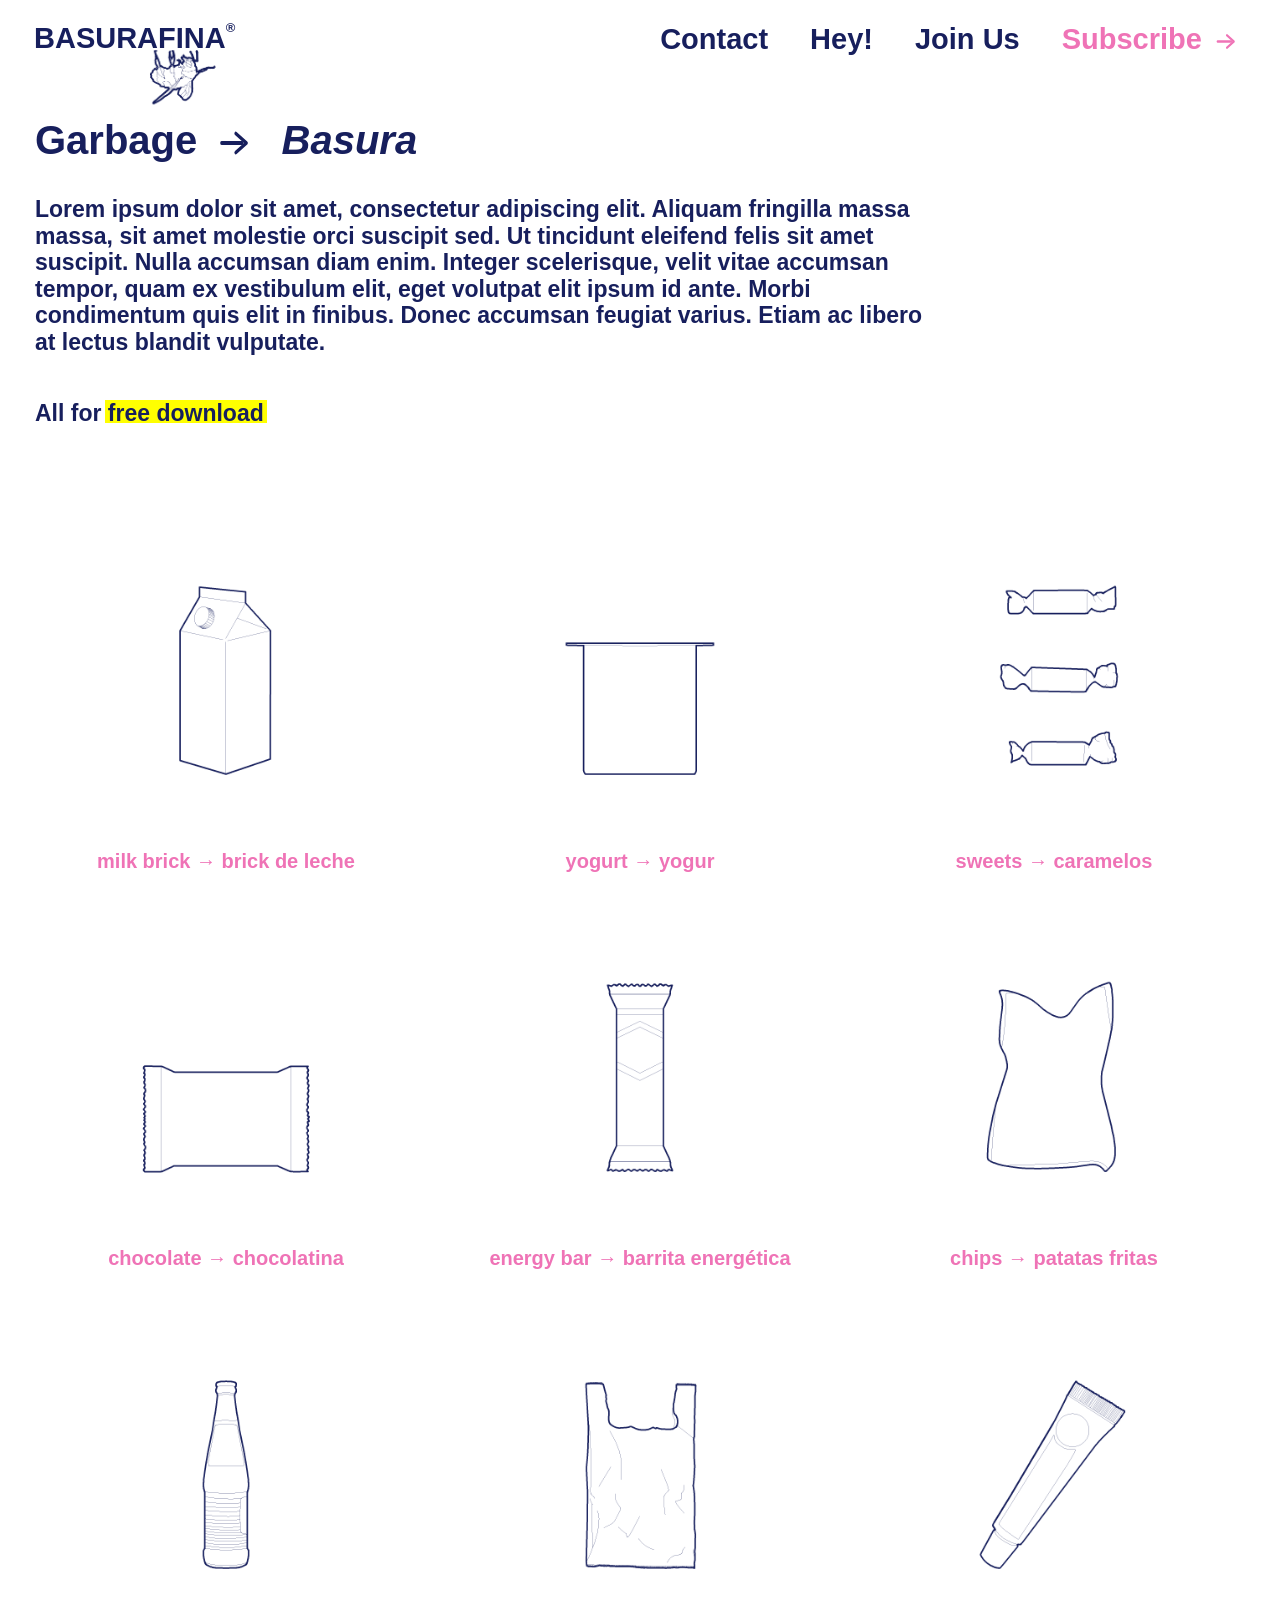
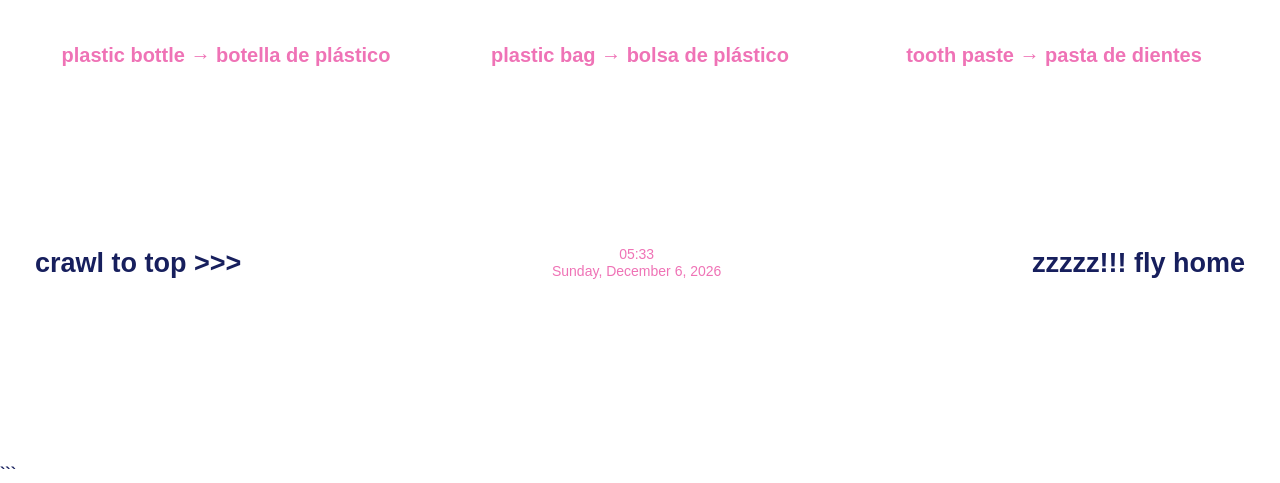
==== commit 7b1a09ea: "Update basura.html" ====
--- a/basura.html
+++ b/basura.html
@@ -1,4 +1,3 @@
-```html
 <!DOCTYPE html>
 <html lang="en">
 
@@ -495,6 +494,60 @@
 
 </script>    
 
+<script>
+
+    const fly = document.querySelector(".header-fly");
+
+    let dragging = false;
+    let offsetX = 0;
+    let offsetY = 0;
+
+
+    fly.addEventListener("mousedown", function (event) {
+
+        dragging = true;
+
+        const rect = fly.getBoundingClientRect();
+
+        offsetX = event.clientX - rect.left;
+        offsetY = event.clientY - rect.top;
+
+        fly.style.cursor = "grabbing";
+
+        event.preventDefault();
+        event.stopPropagation();
+
+    });
+
+
+    document.addEventListener("mousemove", function (event) {
+
+        if (!dragging) return;
+
+        fly.style.left =
+            (event.clientX - offsetX) + "px";
+
+        fly.style.top =
+            (event.clientY - offsetY) + "px";
+
+    });
+
+
+    document.addEventListener("mouseup", function (event) {
+
+        if (!dragging) return;
+
+        dragging = false;
+
+        fly.style.cursor = "grab";
+
+        event.preventDefault();
+        event.stopPropagation();
+
+    });
+
+</script>    
+    
 </body>
 
 </html>
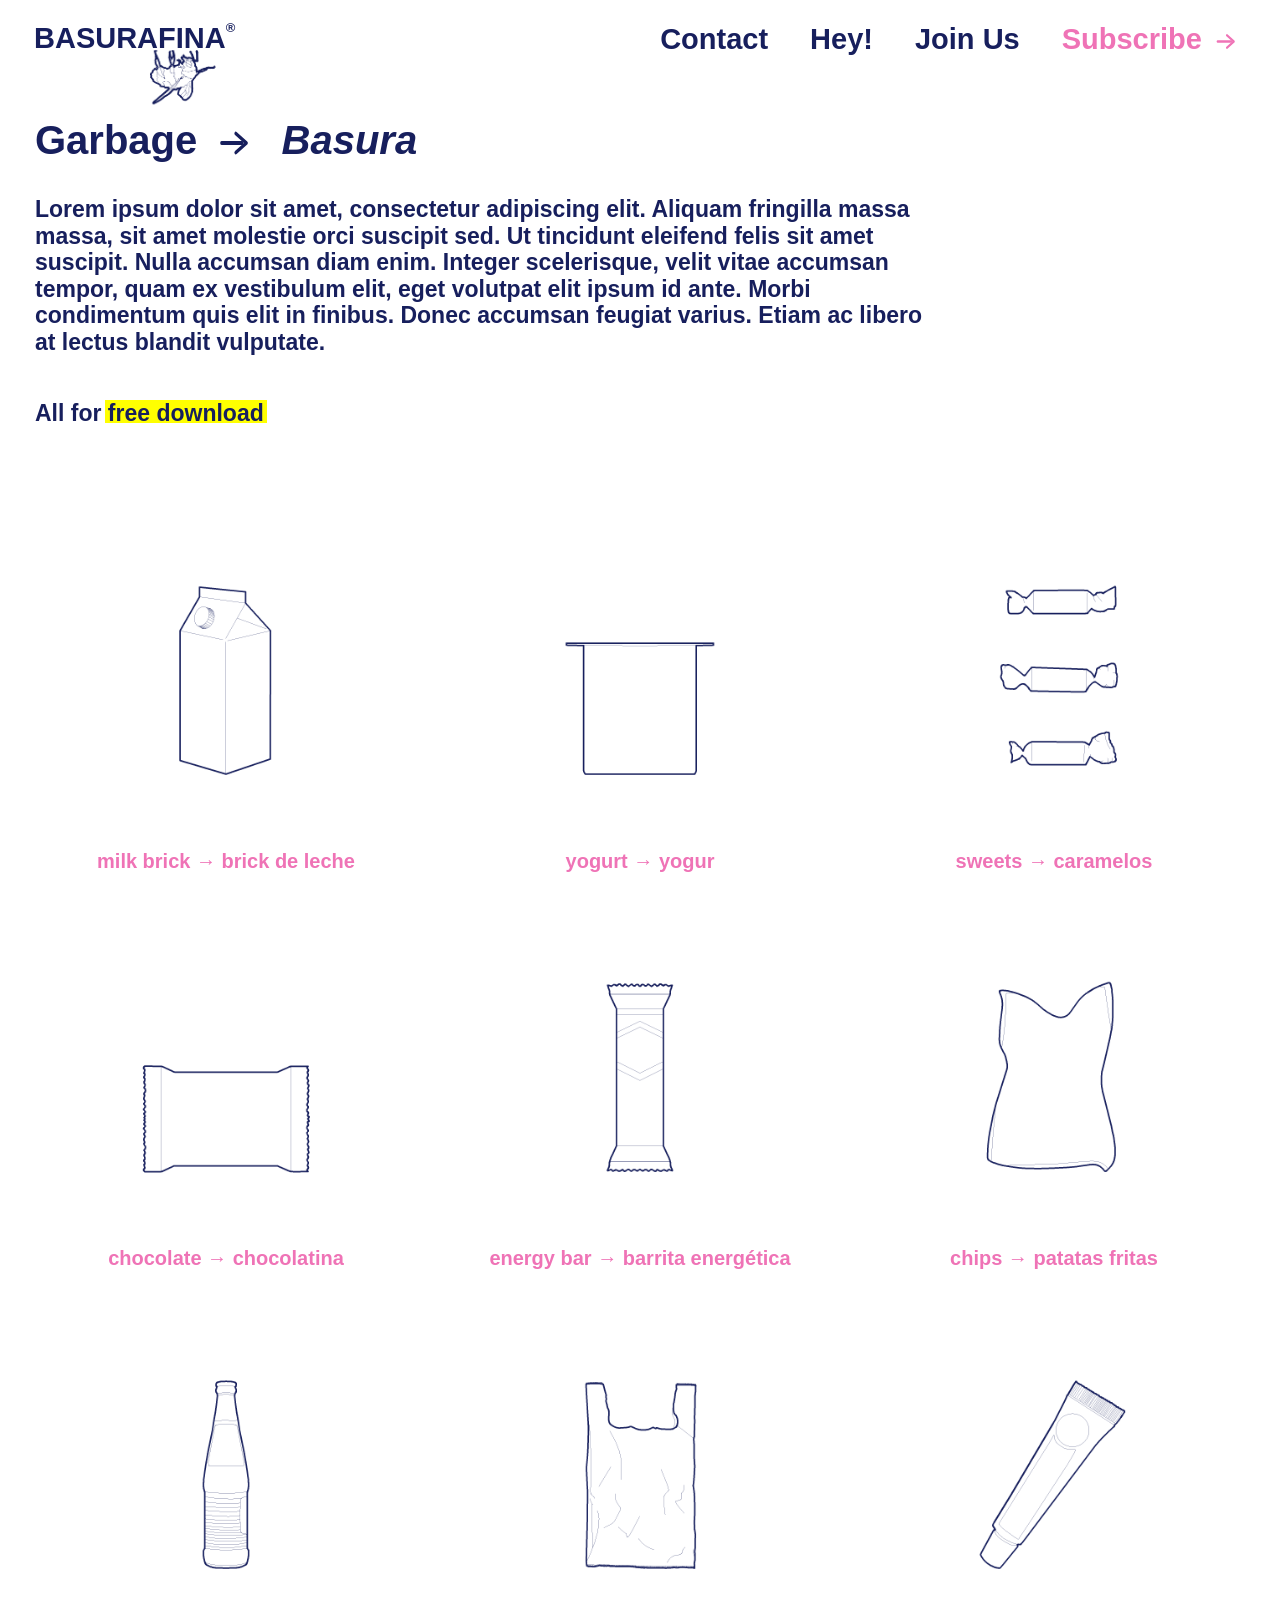
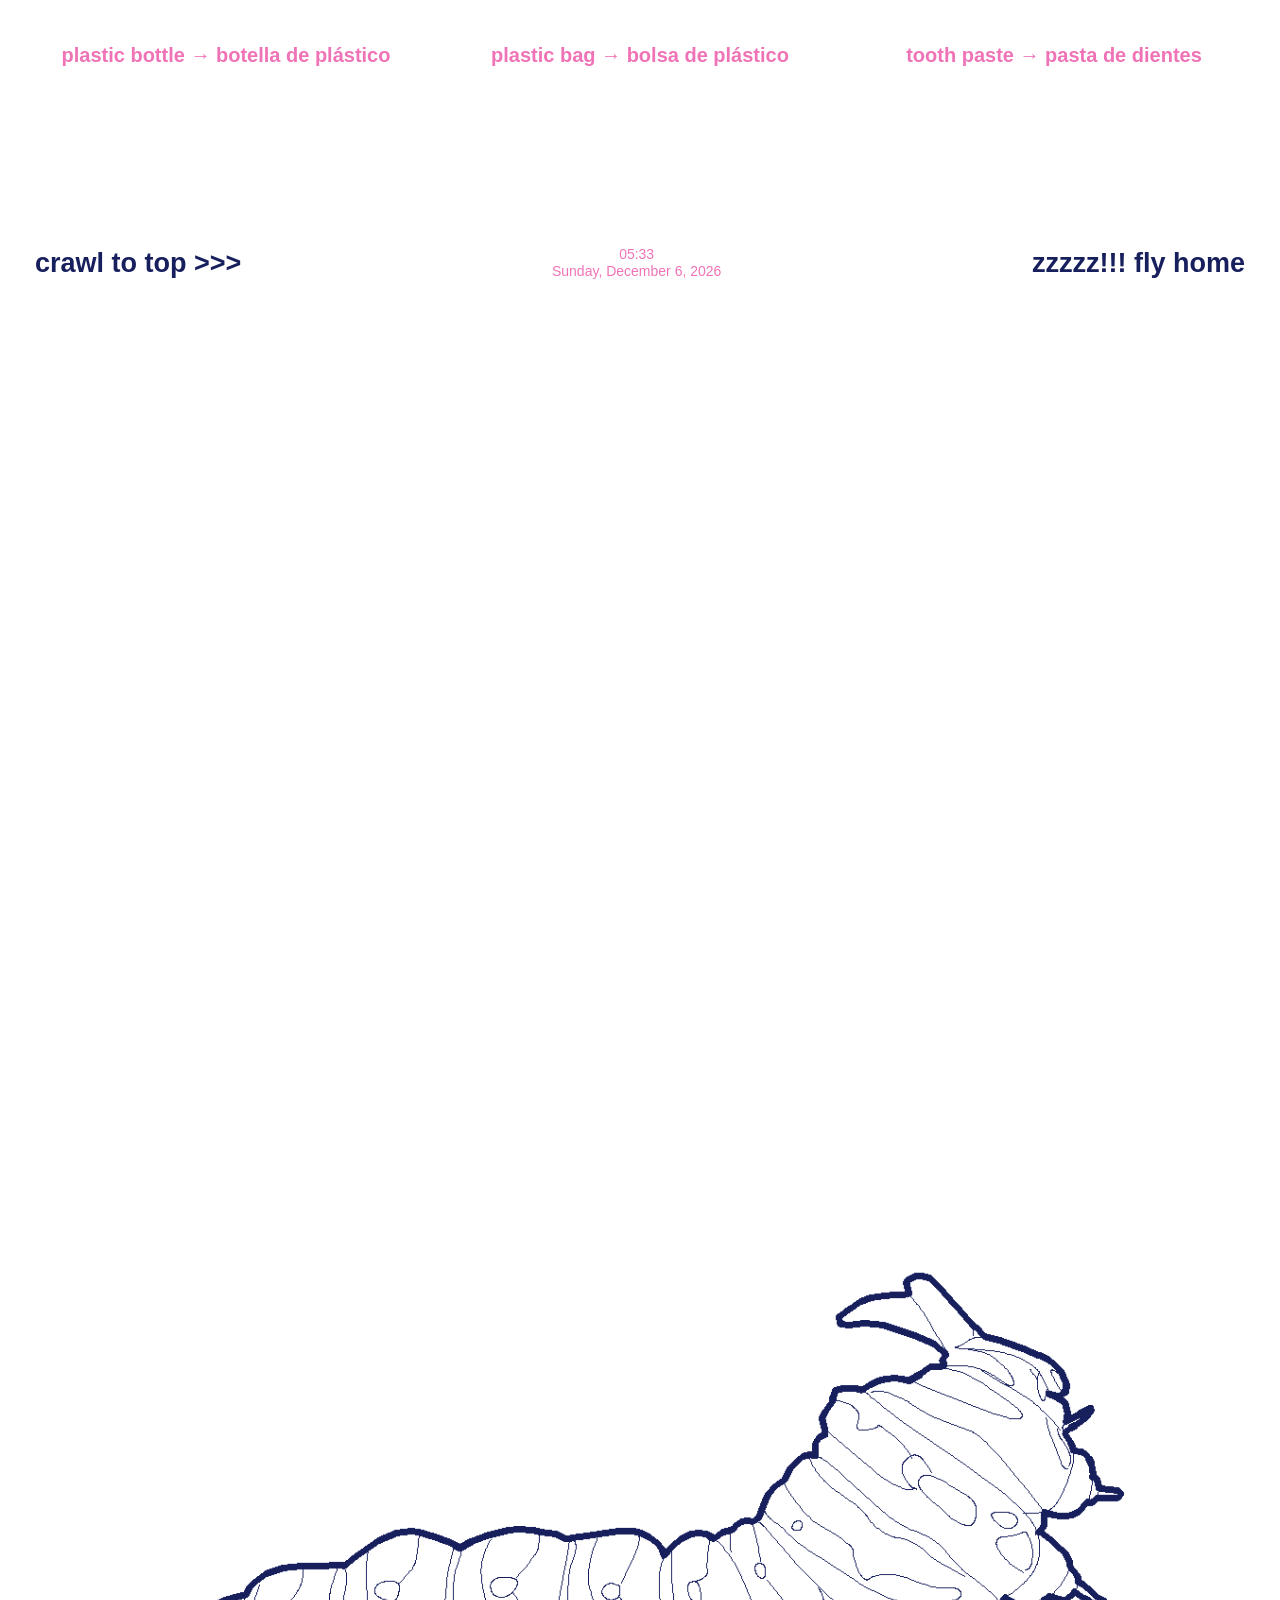
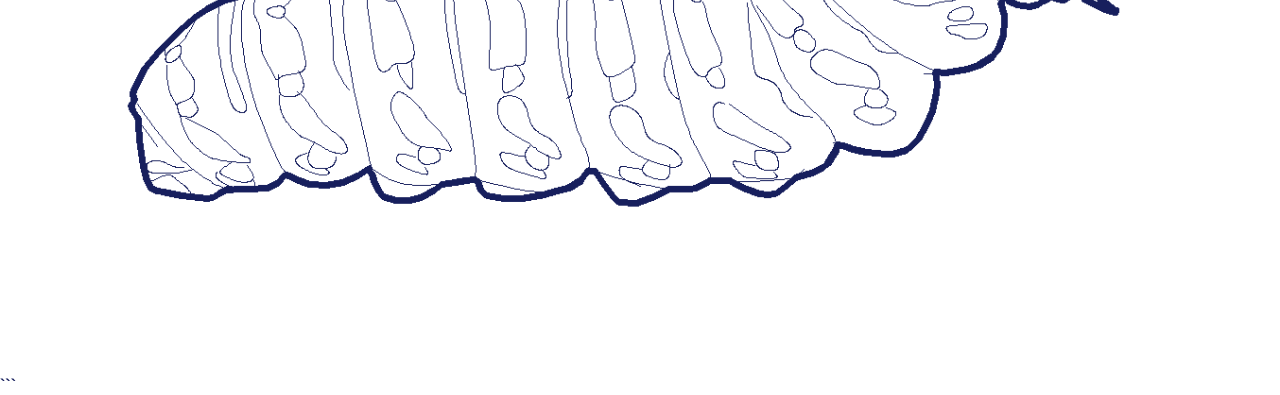
==== commit b58e51f3: "Update basura.html" ====
--- a/basura.html
+++ b/basura.html
@@ -404,6 +404,11 @@
 
 </footer>
 
+<img
+    src="./images/ELEMENTS/gusano.png"
+    class="moving-worm"
+    alt=""
+>        
 
     </main>
 
